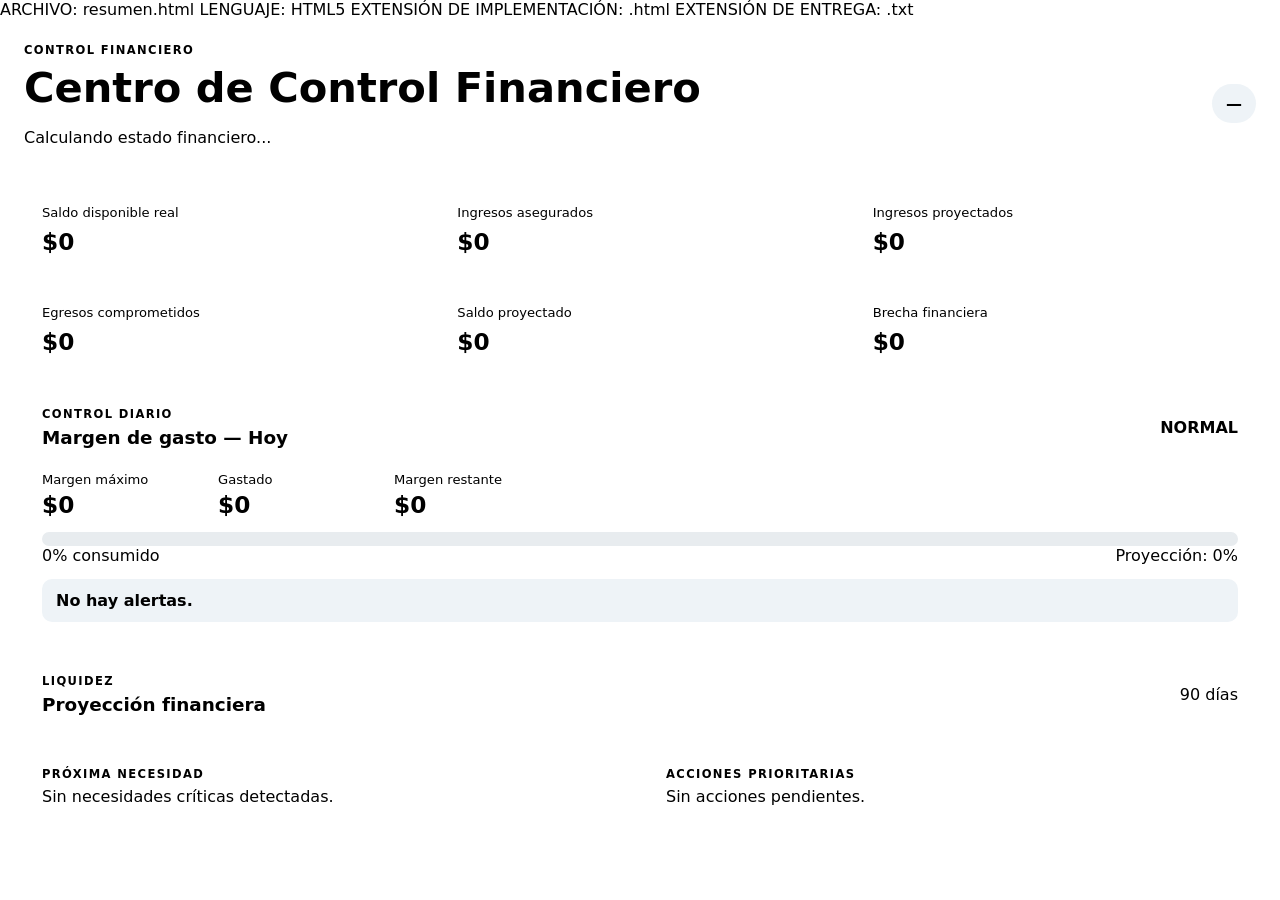
==== resumen.html @ b84083ba "Resumen" ====
ARCHIVO: resumen.html
LENGUAJE: HTML5
EXTENSIÓN DE IMPLEMENTACIÓN: .html
EXTENSIÓN DE ENTREGA: .txt

<!doctype html>
<html lang="es">
<head>
  <meta charset="utf-8">
  <meta name="viewport" content="width=device-width,initial-scale=1">
  <title>Centro de Control Financiero</title>
  <link rel="stylesheet" href="./resumen.css">
</head>
<body>
  <main id="financial-control" class="financial-control">
    <header class="summary-header">
      <div>
        <p class="eyebrow">CONTROL FINANCIERO</p>
        <h1>Centro de Control Financiero</h1>
        <p id="summary-status-text">Calculando estado financiero...</p>
      </div>
      <div id="summary-semaphore" class="semaphore" aria-live="polite">—</div>
    </header>

    <section class="kpi-grid" aria-label="Indicadores ejecutivos">
      <article class="kpi-card"><span>Saldo disponible real</span><strong id="kpi-real-balance">$0</strong></article>
      <article class="kpi-card"><span>Ingresos asegurados</span><strong id="kpi-assured">$0</strong></article>
      <article class="kpi-card"><span>Ingresos proyectados</span><strong id="kpi-projected">$0</strong></article>
      <article class="kpi-card"><span>Egresos comprometidos</span><strong id="kpi-committed">$0</strong></article>
      <article class="kpi-card"><span>Saldo proyectado</span><strong id="kpi-projected-balance">$0</strong></article>
      <article class="kpi-card"><span>Brecha financiera</span><strong id="kpi-gap">$0</strong></article>
    </section>

    <section class="daily-margin panel">
      <div class="panel-heading">
        <div>
          <p class="eyebrow">CONTROL DIARIO</p>
          <h2>Margen de gasto — Hoy</h2>
        </div>
        <strong id="margin-status">NORMAL</strong>
      </div>

      <div class="margin-main">
        <div>
          <span>Margen máximo</span>
          <strong id="margin-maximum">$0</strong>
        </div>
        <div>
          <span>Gastado</span>
          <strong id="margin-spent">$0</strong>
        </div>
        <div>
          <span>Margen restante</span>
          <strong id="margin-remaining">$0</strong>
        </div>
      </div>

      <div class="progress-track" aria-label="Consumo del margen">
        <div id="margin-progress" class="progress-value" style="width:0%"></div>
      </div>

      <div class="margin-meta">
        <span id="margin-percent">0% consumido</span>
        <span id="margin-projection">Proyección: 0%</span>
      </div>

      <div id="margin-alert" class="alert-box" role="status">
        No hay alertas.
      </div>
    </section>

    <section class="projection panel">
      <div class="panel-heading">
        <div>
          <p class="eyebrow">LIQUIDEZ</p>
          <h2>Proyección financiera</h2>
        </div>
        <span>90 días</span>
      </div>
      <div id="projection-table" class="projection-table"></div>
    </section>

    <section class="decision-grid">
      <div class="panel">
        <p class="eyebrow">PRÓXIMA NECESIDAD</p>
        <div id="next-need">Sin necesidades críticas detectadas.</div>
      </div>
      <div class="panel">
        <p class="eyebrow">ACCIONES PRIORITARIAS</p>
        <div id="priority-actions">Sin acciones pendientes.</div>
      </div>
    </section>
  </main>

  <script src="./supabase_finanzas.js"></script>
  <script src="./motor_estado_financiero.js"></script>
  <script src="./motor_proyeccion_liquidez.js"></script>
  <script src="./motor_brecha.js"></script>
  <script src="./motor_margen_diario.js"></script>
  <script src="./motor_alertas.js"></script>
  <script src="./motor_acciones.js"></script>
  <script src="./resumen.js"></script>
</body>
</html>
---- resumen.css ----
ARCHIVO: resumen.css
LENGUAJE: CSS3
EXTENSIÓN DE IMPLEMENTACIÓN: .css
EXTENSIÓN DE ENTREGA: .txt

:root {
  --bg: #f4f6f8;
  --surface: #ffffff;
  --text: #17202a;
  --muted: #68737d;
  --border: #dfe4e8;
  --accent: #1769aa;
  --warning: #c77c00;
  --critical: #b42318;
  --success: #18794e;
  --radius: 16px;
}

* { box-sizing: border-box; }

body {
  margin: 0;
  background: var(--bg);
  color: var(--text);
  font-family: system-ui, -apple-system, BlinkMacSystemFont, "Segoe UI", sans-serif;
}

.financial-control {
  max-width: 1280px;
  margin: 0 auto;
  padding: 24px;
}

.summary-header,
.panel-heading,
.margin-main,
.margin-meta {
  display: flex;
  align-items: center;
  justify-content: space-between;
  gap: 16px;
}

.summary-header { margin-bottom: 24px; }

.eyebrow {
  margin: 0 0 6px;
  font-size: .72rem;
  font-weight: 800;
  letter-spacing: .12em;
  color: var(--muted);
}

h1, h2 { margin: 0; }
h1 { font-size: clamp(1.7rem, 4vw, 2.6rem); }
h2 { font-size: 1.15rem; }

.kpi-grid {
  display: grid;
  grid-template-columns: repeat(3, minmax(0, 1fr));
  gap: 14px;
  margin-bottom: 16px;
}

.kpi-card, .panel {
  background: var(--surface);
  border: 1px solid var(--border);
  border-radius: var(--radius);
  padding: 18px;
}

.kpi-card span,
.margin-main span {
  display: block;
  color: var(--muted);
  font-size: .82rem;
}

.kpi-card strong {
  display: block;
  margin-top: 8px;
  font-size: 1.45rem;
}

.panel { margin-bottom: 16px; }

.daily-margin { border-width: 2px; }

.margin-main {
  margin: 24px 0 14px;
  justify-content: flex-start;
}

.margin-main > div { min-width: 160px; }
.margin-main strong { font-size: 1.45rem; display: block; margin-top: 4px; }

.progress-track {
  height: 14px;
  overflow: hidden;
  background: #e8ecef;
  border-radius: 999px;
}

.progress-value {
  height: 100%;
  background: var(--accent);
  transition: width .25s ease;
}

.alert-box {
  margin-top: 14px;
  padding: 12px 14px;
  border-radius: 10px;
  background: #eef3f7;
  font-weight: 600;
}

.semaphore {
  padding: 10px 14px;
  border-radius: 999px;
  font-weight: 800;
  background: #eef3f7;
}

.projection-table { overflow-x: auto; }
.projection-table table { width: 100%; border-collapse: collapse; }
.projection-table th, .projection-table td {
  padding: 10px;
  border-bottom: 1px solid var(--border);
  text-align: right;
}
.projection-table th:first-child, .projection-table td:first-child { text-align: left; }

.decision-grid {
  display: grid;
  grid-template-columns: 1fr 1fr;
  gap: 16px;
}

.action-item {
  padding: 12px 0;
  border-bottom: 1px solid var(--border);
}
.action-item:last-child { border-bottom: 0; }

@media (max-width: 800px) {
  .kpi-grid { grid-template-columns: 1fr 1fr; }
  .decision-grid { grid-template-columns: 1fr; }
}

@media (max-width: 560px) {
  .financial-control { padding: 14px; }
  .kpi-grid { grid-template-columns: 1fr; }
  .margin-main { flex-direction: column; align-items: flex-start; }
  .summary-header { align-items: flex-start; }
}
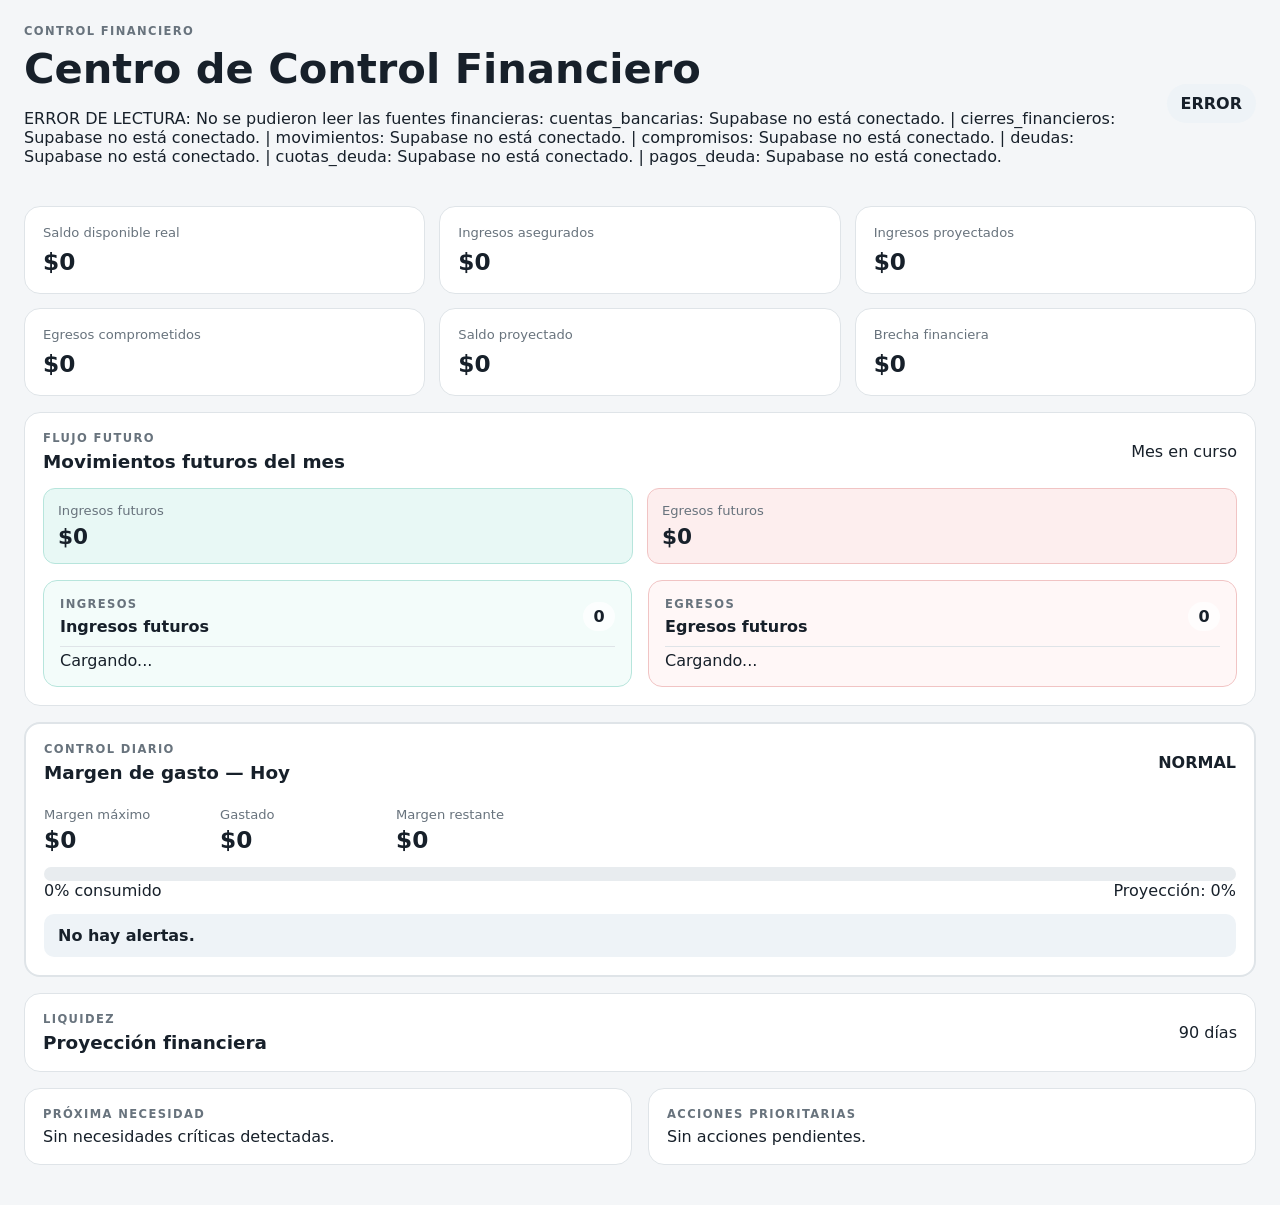
==== commit 16c51903: "Resumen2.1" ====
--- a/resumen.html
+++ b/resumen.html
@@ -1,104 +1,74 @@
-ARCHIVO: resumen.html
-LENGUAJE: HTML5
-EXTENSIÓN DE IMPLEMENTACIÓN: .html
-EXTENSIÓN DE ENTREGA: .txt
-
 <!doctype html>
 <html lang="es">
 <head>
-  <meta charset="utf-8">
-  <meta name="viewport" content="width=device-width,initial-scale=1">
-  <title>Centro de Control Financiero</title>
-  <link rel="stylesheet" href="./resumen.css">
+<meta charset="utf-8">
+<meta name="viewport" content="width=device-width,initial-scale=1">
+<title>Centro de Control Financiero</title>
+<link rel="stylesheet" href="./resumen.css">
 </head>
 <body>
-  <main id="financial-control" class="financial-control">
-    <header class="summary-header">
-      <div>
-        <p class="eyebrow">CONTROL FINANCIERO</p>
-        <h1>Centro de Control Financiero</h1>
-        <p id="summary-status-text">Calculando estado financiero...</p>
-      </div>
-      <div id="summary-semaphore" class="semaphore" aria-live="polite">—</div>
-    </header>
+<main id="financial-control" class="financial-control">
+<header class="summary-header">
+<div><p class="eyebrow">CONTROL FINANCIERO</p><h1>Centro de Control Financiero</h1><p id="summary-status-text">Calculando estado financiero...</p></div>
+<div id="summary-semaphore" class="semaphore" aria-live="polite">—</div>
+</header>
 
-    <section class="kpi-grid" aria-label="Indicadores ejecutivos">
-      <article class="kpi-card"><span>Saldo disponible real</span><strong id="kpi-real-balance">$0</strong></article>
-      <article class="kpi-card"><span>Ingresos asegurados</span><strong id="kpi-assured">$0</strong></article>
-      <article class="kpi-card"><span>Ingresos proyectados</span><strong id="kpi-projected">$0</strong></article>
-      <article class="kpi-card"><span>Egresos comprometidos</span><strong id="kpi-committed">$0</strong></article>
-      <article class="kpi-card"><span>Saldo proyectado</span><strong id="kpi-projected-balance">$0</strong></article>
-      <article class="kpi-card"><span>Brecha financiera</span><strong id="kpi-gap">$0</strong></article>
-    </section>
+<section class="kpi-grid" aria-label="Indicadores ejecutivos">
+<article class="kpi-card"><span>Saldo disponible real</span><strong id="kpi-real-balance">$0</strong></article>
+<article class="kpi-card"><span>Ingresos asegurados</span><strong id="kpi-assured">$0</strong></article>
+<article class="kpi-card"><span>Ingresos proyectados</span><strong id="kpi-projected">$0</strong></article>
+<article class="kpi-card"><span>Egresos comprometidos</span><strong id="kpi-committed">$0</strong></article>
+<article class="kpi-card"><span>Saldo proyectado</span><strong id="kpi-projected-balance">$0</strong></article>
+<article class="kpi-card"><span>Brecha financiera</span><strong id="kpi-gap">$0</strong></article>
+</section>
 
-    <section class="daily-margin panel">
-      <div class="panel-heading">
-        <div>
-          <p class="eyebrow">CONTROL DIARIO</p>
-          <h2>Margen de gasto — Hoy</h2>
-        </div>
-        <strong id="margin-status">NORMAL</strong>
-      </div>
+<section class="future-movements panel" aria-label="Movimientos futuros del mes en curso">
+<div class="panel-heading"><div><p class="eyebrow">FLUJO FUTURO</p><h2>Movimientos futuros del mes</h2></div><span id="future-month-label">Mes en curso</span></div>
+<div class="future-summary">
+<div class="future-summary-item future-summary-income"><span>Ingresos futuros</span><strong id="future-income-total">$0</strong></div>
+<div class="future-summary-item future-summary-expense"><span>Egresos futuros</span><strong id="future-expense-total">$0</strong></div>
+</div>
+<div class="future-movement-grid">
+<section class="future-movement-column future-income-block">
+<div class="future-block-heading"><div><p class="eyebrow">INGRESOS</p><h3>Ingresos futuros</h3></div><strong id="future-income-count">0</strong></div>
+<div id="future-income-list" class="future-movement-list" aria-live="polite">Cargando...</div>
+</section>
+<section class="future-movement-column future-expense-block">
+<div class="future-block-heading"><div><p class="eyebrow">EGRESOS</p><h3>Egresos futuros</h3></div><strong id="future-expense-count">0</strong></div>
+<div id="future-expense-list" class="future-movement-list" aria-live="polite">Cargando...</div>
+</section>
+</div>
+</section>
 
-      <div class="margin-main">
-        <div>
-          <span>Margen máximo</span>
-          <strong id="margin-maximum">$0</strong>
-        </div>
-        <div>
-          <span>Gastado</span>
-          <strong id="margin-spent">$0</strong>
-        </div>
-        <div>
-          <span>Margen restante</span>
-          <strong id="margin-remaining">$0</strong>
-        </div>
-      </div>
+<section class="daily-margin panel">
+<div class="panel-heading"><div><p class="eyebrow">CONTROL DIARIO</p><h2>Margen de gasto — Hoy</h2></div><strong id="margin-status">NORMAL</strong></div>
+<div class="margin-main">
+<div><span>Margen máximo</span><strong id="margin-maximum">$0</strong></div>
+<div><span>Gastado</span><strong id="margin-spent">$0</strong></div>
+<div><span>Margen restante</span><strong id="margin-remaining">$0</strong></div>
+</div>
+<div class="progress-track" aria-label="Consumo del margen"><div id="margin-progress" class="progress-value" style="width:0%"></div></div>
+<div class="margin-meta"><span id="margin-percent">0% consumido</span><span id="margin-projection">Proyección: 0%</span></div>
+<div id="margin-alert" class="alert-box" role="status">No hay alertas.</div>
+</section>
 
-      <div class="progress-track" aria-label="Consumo del margen">
-        <div id="margin-progress" class="progress-value" style="width:0%"></div>
-      </div>
+<section class="projection panel">
+<div class="panel-heading"><div><p class="eyebrow">LIQUIDEZ</p><h2>Proyección financiera</h2></div><span>90 días</span></div>
+<div id="projection-table" class="projection-table"></div>
+</section>
 
-      <div class="margin-meta">
-        <span id="margin-percent">0% consumido</span>
-        <span id="margin-projection">Proyección: 0%</span>
-      </div>
-
-      <div id="margin-alert" class="alert-box" role="status">
-        No hay alertas.
-      </div>
-    </section>
-
-    <section class="projection panel">
-      <div class="panel-heading">
-        <div>
-          <p class="eyebrow">LIQUIDEZ</p>
-          <h2>Proyección financiera</h2>
-        </div>
-        <span>90 días</span>
-      </div>
-      <div id="projection-table" class="projection-table"></div>
-    </section>
-
-    <section class="decision-grid">
-      <div class="panel">
-        <p class="eyebrow">PRÓXIMA NECESIDAD</p>
-        <div id="next-need">Sin necesidades críticas detectadas.</div>
-      </div>
-      <div class="panel">
-        <p class="eyebrow">ACCIONES PRIORITARIAS</p>
-        <div id="priority-actions">Sin acciones pendientes.</div>
-      </div>
-    </section>
-  </main>
-
-  <script src="./supabase_finanzas.js"></script>
-  <script src="./motor_estado_financiero.js"></script>
-  <script src="./motor_proyeccion_liquidez.js"></script>
-  <script src="./motor_brecha.js"></script>
-  <script src="./motor_margen_diario.js"></script>
-  <script src="./motor_alertas.js"></script>
-  <script src="./motor_acciones.js"></script>
-  <script src="./resumen.js"></script>
+<section class="decision-grid">
+<div class="panel"><p class="eyebrow">PRÓXIMA NECESIDAD</p><div id="next-need">Sin necesidades críticas detectadas.</div></div>
+<div class="panel"><p class="eyebrow">ACCIONES PRIORITARIAS</p><div id="priority-actions">Sin acciones pendientes.</div></div>
+</section>
+</main>
+<script src="./supabase_finanzas.js"></script>
+<script src="./motor_estado_financiero.js"></script>
+<script src="./motor_proyeccion_liquidez.js"></script>
+<script src="./motor_brecha.js"></script>
+<script src="./motor_margen_diario.js"></script>
+<script src="./motor_alertas.js"></script>
+<script src="./motor_acciones.js"></script>
+<script src="./resumen.js"></script>
 </body>
 </html>
--- a/resumen.css
+++ b/resumen.css
@@ -1,156 +1,44 @@
-ARCHIVO: resumen.css
-LENGUAJE: CSS3
-EXTENSIÓN DE IMPLEMENTACIÓN: .css
-EXTENSIÓN DE ENTREGA: .txt
+/* Centro de Control Financiero — CSS v5.1.0 B234 */
+:root{--bg:#f4f6f8;--surface:#fff;--text:#17202a;--muted:#68737d;--border:#dfe4e8;--accent:#1769aa;--critical:#b42318;--success:#18794e;--radius:16px}
+*{box-sizing:border-box}
+body{margin:0;background:var(--bg);color:var(--text);font-family:system-ui,-apple-system,BlinkMacSystemFont,"Segoe UI",sans-serif}
+.financial-control{max-width:1280px;margin:0 auto;padding:24px}
+.summary-header,.panel-heading,.margin-main,.margin-meta{display:flex;align-items:center;justify-content:space-between;gap:16px}
+.summary-header{margin-bottom:24px}
+.eyebrow{margin:0 0 6px;font-size:.72rem;font-weight:800;letter-spacing:.12em;color:var(--muted)}
+h1,h2{margin:0}h1{font-size:clamp(1.7rem,4vw,2.6rem)}h2{font-size:1.15rem}
+.kpi-grid{display:grid;grid-template-columns:repeat(3,minmax(0,1fr));gap:14px;margin-bottom:16px}
+.kpi-card,.panel{background:var(--surface);border:1px solid var(--border);border-radius:var(--radius);padding:18px}
+.kpi-card span,.margin-main span{display:block;color:var(--muted);font-size:.82rem}
+.kpi-card strong{display:block;margin-top:8px;font-size:1.45rem}
+.panel{margin-bottom:16px}.daily-margin{border-width:2px}
+.margin-main{margin:24px 0 14px;justify-content:flex-start}.margin-main>div{min-width:160px}.margin-main strong{font-size:1.45rem;display:block;margin-top:4px}
+.progress-track{height:14px;overflow:hidden;background:#e8ecef;border-radius:999px}.progress-value{height:100%;background:var(--accent);transition:width .25s ease}
+.alert-box{margin-top:14px;padding:12px 14px;border-radius:10px;background:#eef3f7;font-weight:600}
+.semaphore{padding:10px 14px;border-radius:999px;font-weight:800;background:#eef3f7}
+.projection-table{overflow-x:auto}.projection-table table{width:100%;border-collapse:collapse}.projection-table th,.projection-table td{padding:10px;border-bottom:1px solid var(--border);text-align:right}.projection-table th:first-child,.projection-table td:first-child{text-align:left}
+.decision-grid{display:grid;grid-template-columns:1fr 1fr;gap:16px}.action-item{padding:12px 0;border-bottom:1px solid var(--border)}.action-item:last-child{border-bottom:0}
 
-:root {
-  --bg: #f4f6f8;
-  --surface: #ffffff;
-  --text: #17202a;
-  --muted: #68737d;
-  --border: #dfe4e8;
-  --accent: #1769aa;
-  --warning: #c77c00;
-  --critical: #b42318;
-  --success: #18794e;
-  --radius: 16px;
+/* B234 — movimientos futuros */
+.future-movements{overflow:hidden}
+.future-summary{display:grid;grid-template-columns:minmax(0,1fr) minmax(0,1fr);gap:14px;margin:16px 0}
+.future-summary-item{min-width:0;padding:14px;border-radius:12px;border:1px solid var(--border)}
+.future-summary-item span{display:block;color:var(--muted);font-size:.82rem}.future-summary-item strong{display:block;margin-top:6px;font-size:1.35rem}
+.future-summary-income{background:#e8f8f5;border-color:#b7e5dc}.future-summary-expense{background:#fdeeee;border-color:#f1c4c4}
+.future-movement-grid{display:grid;grid-template-columns:minmax(0,1fr) minmax(0,1fr);gap:16px}
+.future-movement-column{min-width:0;border:1px solid var(--border);border-radius:14px;padding:16px}
+.future-income-block{background:#f3fcfa;border-color:#b7e5dc}.future-expense-block{background:#fff7f7;border-color:#f1c4c4}
+.future-block-heading{display:flex;align-items:center;justify-content:space-between;gap:12px;padding-bottom:10px;border-bottom:1px solid var(--border)}
+.future-block-heading h3{margin:0;font-size:1rem}.future-block-heading>strong{min-width:32px;padding:5px 9px;text-align:center;border-radius:999px;background:rgba(255,255,255,.75)}
+.future-movement-list{margin-top:4px}.future-movement{display:flex;align-items:center;justify-content:space-between;gap:12px;padding:12px 0;border-bottom:1px solid var(--border)}.future-movement:last-child{border-bottom:0}
+.future-movement>div{min-width:0}.future-movement>div strong,.future-movement>div span{display:block}.future-movement>div strong{overflow-wrap:anywhere}.future-movement>div span{margin-top:3px;color:var(--muted);font-size:.78rem}
+.future-amount{flex:0 0 auto;white-space:nowrap}.future-income-block .future-amount{color:var(--success)}.future-expense-block .future-amount{color:var(--critical)}
+.future-empty{padding:18px 4px;color:var(--muted);font-size:.88rem}
+
+@media(max-width:800px){.kpi-grid{grid-template-columns:1fr 1fr}.decision-grid{grid-template-columns:1fr}}
+@media(max-width:700px){
+  /* Los dos bloques permanecen lado a lado en móvil. */
+  .future-summary,.future-movement-grid{grid-template-columns:minmax(0,1fr) minmax(0,1fr);gap:8px}
+  .future-movement-column{padding:10px}.future-movement{gap:6px}.future-block-heading{gap:6px}.future-block-heading h3{font-size:.88rem}.future-amount{font-size:.86rem}.future-movement>div span{font-size:.72rem}
 }
-
-* { box-sizing: border-box; }
-
-body {
-  margin: 0;
-  background: var(--bg);
-  color: var(--text);
-  font-family: system-ui, -apple-system, BlinkMacSystemFont, "Segoe UI", sans-serif;
-}
-
-.financial-control {
-  max-width: 1280px;
-  margin: 0 auto;
-  padding: 24px;
-}
-
-.summary-header,
-.panel-heading,
-.margin-main,
-.margin-meta {
-  display: flex;
-  align-items: center;
-  justify-content: space-between;
-  gap: 16px;
-}
-
-.summary-header { margin-bottom: 24px; }
-
-.eyebrow {
-  margin: 0 0 6px;
-  font-size: .72rem;
-  font-weight: 800;
-  letter-spacing: .12em;
-  color: var(--muted);
-}
-
-h1, h2 { margin: 0; }
-h1 { font-size: clamp(1.7rem, 4vw, 2.6rem); }
-h2 { font-size: 1.15rem; }
-
-.kpi-grid {
-  display: grid;
-  grid-template-columns: repeat(3, minmax(0, 1fr));
-  gap: 14px;
-  margin-bottom: 16px;
-}
-
-.kpi-card, .panel {
-  background: var(--surface);
-  border: 1px solid var(--border);
-  border-radius: var(--radius);
-  padding: 18px;
-}
-
-.kpi-card span,
-.margin-main span {
-  display: block;
-  color: var(--muted);
-  font-size: .82rem;
-}
-
-.kpi-card strong {
-  display: block;
-  margin-top: 8px;
-  font-size: 1.45rem;
-}
-
-.panel { margin-bottom: 16px; }
-
-.daily-margin { border-width: 2px; }
-
-.margin-main {
-  margin: 24px 0 14px;
-  justify-content: flex-start;
-}
-
-.margin-main > div { min-width: 160px; }
-.margin-main strong { font-size: 1.45rem; display: block; margin-top: 4px; }
-
-.progress-track {
-  height: 14px;
-  overflow: hidden;
-  background: #e8ecef;
-  border-radius: 999px;
-}
-
-.progress-value {
-  height: 100%;
-  background: var(--accent);
-  transition: width .25s ease;
-}
-
-.alert-box {
-  margin-top: 14px;
-  padding: 12px 14px;
-  border-radius: 10px;
-  background: #eef3f7;
-  font-weight: 600;
-}
-
-.semaphore {
-  padding: 10px 14px;
-  border-radius: 999px;
-  font-weight: 800;
-  background: #eef3f7;
-}
-
-.projection-table { overflow-x: auto; }
-.projection-table table { width: 100%; border-collapse: collapse; }
-.projection-table th, .projection-table td {
-  padding: 10px;
-  border-bottom: 1px solid var(--border);
-  text-align: right;
-}
-.projection-table th:first-child, .projection-table td:first-child { text-align: left; }
-
-.decision-grid {
-  display: grid;
-  grid-template-columns: 1fr 1fr;
-  gap: 16px;
-}
-
-.action-item {
-  padding: 12px 0;
-  border-bottom: 1px solid var(--border);
-}
-.action-item:last-child { border-bottom: 0; }
-
-@media (max-width: 800px) {
-  .kpi-grid { grid-template-columns: 1fr 1fr; }
-  .decision-grid { grid-template-columns: 1fr; }
-}
-
-@media (max-width: 560px) {
-  .financial-control { padding: 14px; }
-  .kpi-grid { grid-template-columns: 1fr; }
-  .margin-main { flex-direction: column; align-items: flex-start; }
-  .summary-header { align-items: flex-start; }
-}
+@media(max-width:560px){.financial-control{padding:14px}.kpi-grid{grid-template-columns:1fr}.margin-main{flex-direction:column;align-items:flex-start}.summary-header{align-items:flex-start}}
